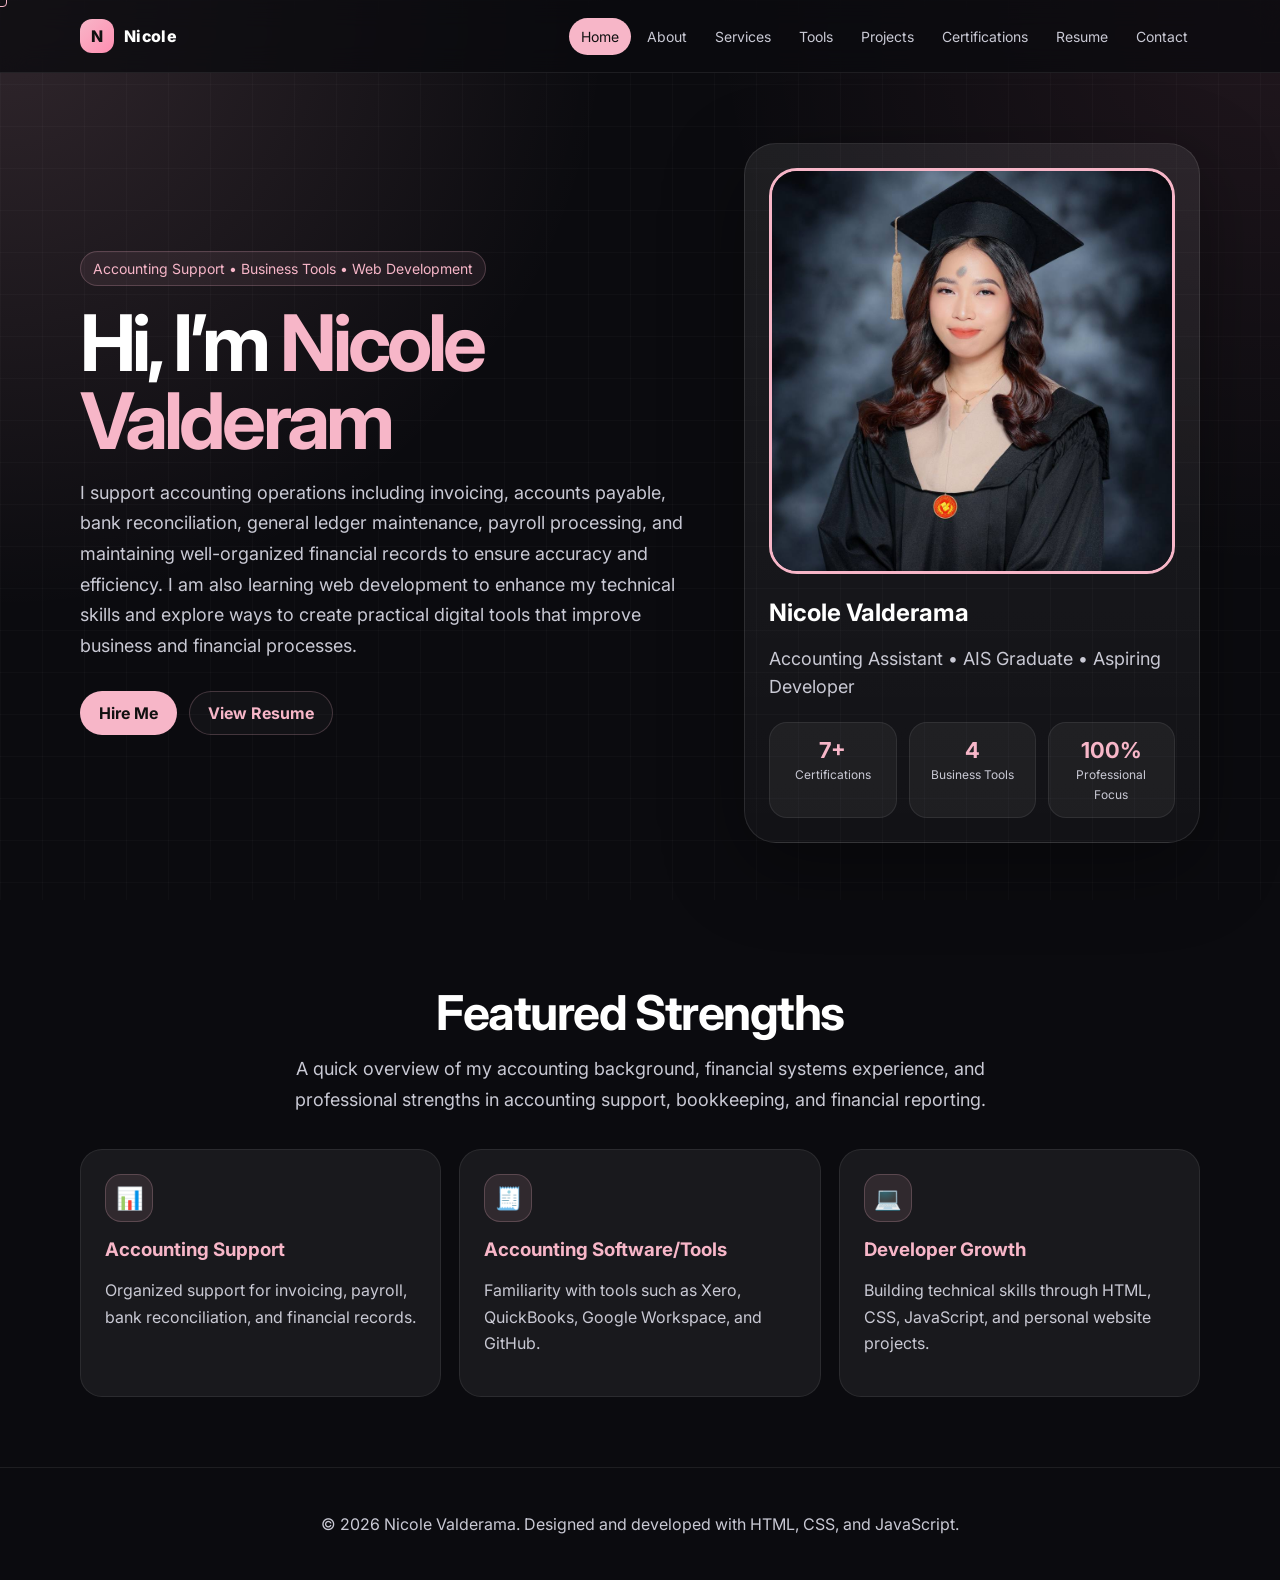
==== index.html @ aa20c3c4 "Add files via upload" ====
<!DOCTYPE html>
<html lang="en">
<head>
  <meta charset="UTF-8">
  <meta name="viewport" content="width=device-width, initial-scale=1.0">
  <meta name="description" content="Nicole Valderama portfolio: accounting support, business tools, certifications, and beginner web development projects.">
  <meta name="author" content="Nicole Valderama">
  <title>Home | Nicole Portfolio</title>
  <link rel="stylesheet" href="style.css">
  <link rel="preconnect" href="https://fonts.googleapis.com">
  <link rel="preconnect" href="https://fonts.gstatic.com" crossorigin>
  <link href="https://fonts.googleapis.com/css2?family=Inter:wght@300;400;600;700;800&display=swap" rel="stylesheet">
</head>
<body>
<nav class="navbar">
  <div class="nav-inner">
    <a href="index.html" class="logo"><span class="logo-mark">N</span><span>Nicole</span></a>
    <button class="menu-btn" aria-label="Open menu">Menu</button>
    <div class="nav-links">
      <a href="index.html">Home</a>
      <a href="about.html">About</a>
      <a href="services.html">Services</a>
      <a href="tools.html">Tools</a>
      <a href="projects.html">Projects</a>
      <a href="certifications.html">Certifications</a>
      <a href="resume.html">Resume</a>
      <a href="contact.html">Contact</a>
    </div>
  </div>
</nav>
<header class="hero">
  <div class="container hero-grid">
    <div class="hero-copy reveal">
      <span class="eyebrow">Accounting Support • Business Tools • Web Development</span>
      <h1>Hi, I’m <span id="typing" class="gradient-text"></span></h1>
      <p>
        I support accounting operations including invoicing, accounts payable, bank reconciliation,
        general ledger maintenance, payroll processing, and maintaining well-organized financial records
        to ensure accuracy and efficiency. I am also learning web development to enhance my technical skills
        and explore ways to create practical digital tools that improve business and financial processes.

      </p>
      <div class="hero-actions">
        <a href="contact.html" class="btn">Hire Me</a>
        <a href="resume.html" class="btn-outline">View Resume</a>
      </div>
    </div>

    <div class="profile-card reveal">
      <img src="images/profile.jpg" alt="Profile photo of Nicole Valderama" class="profile-photo">
      <h2>Nicole Valderama</h2>
      <p>Accounting Assistant • AIS Graduate • Aspiring Developer</p>
      <div class="stats">
        <div class="stat"><strong>7+</strong><span>Certifications</span></div>
        <div class="stat"><strong>4</strong><span>Business Tools</span></div>
        <div class="stat"><strong>100%</strong><span>Professional Focus</span></div>
      </div>
    </div>
  </div>
</header>

<section class="page-section reveal">
  <div class="container">
    <h2 class="section-title">Featured Strengths</h2>
    <p class="section-intro">A quick overview of my accounting background, financial systems experience, and professional strengths in accounting support, bookkeeping, and financial reporting.</p>
    <div class="card-grid">
      <article class="card">
        <div class="icon">📊</div>
        <h3>Accounting Support</h3>
        <p>Organized support for invoicing, payroll, bank reconciliation, and financial records.</p>
      </article>
      <article class="card">
        <div class="icon">🧾</div>
        <h3>Accounting Software/Tools</h3>
        <p>Familiarity with tools such as Xero, QuickBooks, Google Workspace, and GitHub.</p>
      </article>
      <article class="card">
        <div class="icon">💻</div>
        <h3>Developer Growth</h3>
        <p>Building technical skills through HTML, CSS, JavaScript, and personal website projects.</p>
      </article>
    </div>
  </div>
</section>
<footer>
  <p>© 2026 Nicole Valderama. Designed and developed with HTML, CSS, and JavaScript.</p>
</footer>
<script src="script.js"></script>
</body>
</html>
---- style.css ----
:root {
  --bg: #0b0b0f;
  --bg-soft: #111119;
  --card: rgba(255, 255, 255, 0.06);
  --card-hover: rgba(255, 255, 255, 0.1);
  --text: #ffffff;
  --muted: #c9c9d4;
  --accent: #f7b6c8;
  --accent-strong: #ff8eb1;
  --border: rgba(247, 182, 200, 0.22);
}

* {
  box-sizing: border-box;
}

html {
  scroll-behavior: smooth;
}

body {
  margin: 0;
  font-family: Inter, system-ui, -apple-system, BlinkMacSystemFont, "Segoe UI", sans-serif;
  background:
    radial-gradient(circle at top left, rgba(247, 182, 200, 0.16), transparent 30%),
    radial-gradient(circle at top right, rgba(255, 142, 177, 0.09), transparent 28%),
    var(--bg);
  color: var(--text);
  overflow-x: hidden;
}

body::before {
  content: "";
  position: fixed;
  inset: 0;
  background-image: linear-gradient(rgba(255,255,255,0.025) 1px, transparent 1px), linear-gradient(90deg, rgba(255,255,255,0.025) 1px, transparent 1px);
  background-size: 42px 42px;
  pointer-events: none;
  z-index: -1;
}

a {
  color: inherit;
}

img {
  max-width: 100%;
}

.container {
  width: min(1120px, calc(100% - 40px));
  margin: 0 auto;
}

.navbar {
  position: sticky;
  top: 0;
  z-index: 1000;
  backdrop-filter: blur(14px);
  background: rgba(11, 11, 15, 0.78);
  border-bottom: 1px solid rgba(255,255,255,0.08);
}

.nav-inner {
  width: min(1120px, calc(100% - 40px));
  margin: 0 auto;
  min-height: 72px;
  display: flex;
  align-items: center;
  justify-content: space-between;
  gap: 20px;
}

.logo {
  display: flex;
  align-items: center;
  gap: 10px;
  text-decoration: none;
  font-weight: 800;
  letter-spacing: 0.02em;
}

.logo-mark {
  width: 34px;
  height: 34px;
  display: grid;
  place-items: center;
  border-radius: 12px;
  background: linear-gradient(135deg, var(--accent), var(--accent-strong));
  color: #111;
}

.nav-links {
  display: flex;
  align-items: center;
  gap: 4px;
}

.nav-links a {
  padding: 10px 12px;
  border-radius: 999px;
  text-decoration: none;
  color: var(--muted);
  font-size: 14px;
  transition: 0.2s ease;
}

.nav-links a:hover,
.nav-links a.active {
  color: #111;
  background: var(--accent);
}

.menu-btn {
  display: none;
  background: transparent;
  border: 1px solid var(--border);
  color: var(--text);
  border-radius: 12px;
  padding: 9px 12px;
  cursor: pointer;
}

.hero {
  min-height: calc(100vh - 72px);
  display: grid;
  align-items: center;
  padding: 70px 0;
}

.hero-grid {
  display: grid;
  grid-template-columns: 1.15fr 0.85fr;
  align-items: center;
  gap: 48px;
}

.eyebrow {
  display: inline-flex;
  align-items: center;
  gap: 8px;
  margin-bottom: 18px;
  color: var(--accent);
  background: rgba(247, 182, 200, 0.08);
  border: 1px solid var(--border);
  padding: 8px 12px;
  border-radius: 999px;
  font-size: 14px;
}

.hero h1,
.page-hero h1 {
  margin: 0 0 16px;
  font-size: clamp(42px, 7vw, 78px);
  line-height: 1;
  letter-spacing: -0.05em;
}

.gradient-text {
  color: var(--accent);
}

.hero p,
.page-hero p,
.section-intro {
  color: var(--muted);
  font-size: 18px;
  line-height: 1.7;
}

.hero-actions,
.page-actions {
  display: flex;
  flex-wrap: wrap;
  gap: 12px;
  margin-top: 30px;
}

.btn,
.btn-outline {
  display: inline-flex;
  align-items: center;
  justify-content: center;
  min-height: 44px;
  padding: 0 18px;
  border-radius: 999px;
  text-decoration: none;
  font-weight: 700;
  border: 1px solid transparent;
  cursor: pointer;
  transition: 0.2s ease;
}

.btn {
  background: var(--accent);
  color: #111;
}

.btn-outline {
  background: rgba(255,255,255,0.03);
  color: var(--accent);
  border-color: var(--border);
}

.btn:hover,
.btn-outline:hover {
  transform: translateY(-2px);
  box-shadow: 0 16px 36px rgba(247, 182, 200, 0.18);
}

.profile-card {
  background: linear-gradient(180deg, rgba(255,255,255,0.08), rgba(255,255,255,0.03));
  border: 1px solid rgba(255,255,255,0.1);
  border-radius: 32px;
  padding: 24px;
  box-shadow: 0 24px 80px rgba(0,0,0,0.35);
}

.profile-photo {
  width: 100%;
  aspect-ratio: 1;
  object-fit: cover;
  border-radius: 28px;
  border: 3px solid var(--accent);
}

.profile-card h2 {
  margin-bottom: 8px;
}

.profile-card p {
  color: var(--muted);
  line-height: 1.6;
}

.stats {
  display: grid;
  grid-template-columns: repeat(3, 1fr);
  gap: 12px;
  margin-top: 20px;
}

.stat {
  background: rgba(255,255,255,0.05);
  border: 1px solid rgba(255,255,255,0.08);
  border-radius: 18px;
  padding: 14px;
  text-align: center;
}

.stat strong {
  display: block;
  color: var(--accent);
  font-size: 22px;
}

.stat span {
  color: var(--muted);
  font-size: 12px;
}

.page-hero {
  padding: 80px 0 30px;
  text-align: center;
}

section,
.page-section {
  padding: 70px 0;
}

.section-title {
  margin: 0 0 12px;
  font-size: clamp(30px, 4vw, 48px);
  letter-spacing: -0.03em;
  text-align: center;
}

.section-intro {
  max-width: 760px;
  margin: 0 auto 34px;
  text-align: center;
}

.grid,
.card-grid {
  display: grid;
  grid-template-columns: repeat(3, 1fr);
  gap: 18px;
}

.card {
  background: var(--card);
  border: 1px solid rgba(255,255,255,0.08);
  border-radius: 22px;
  padding: 24px;
  transition: 0.2s ease;
}

.card:hover {
  transform: translateY(-6px);
  background: var(--card-hover);
  border-color: var(--border);
}

.card h3 {
  margin: 0 0 10px;
  color: var(--accent);
}

.card p,
.card li {
  color: var(--muted);
  line-height: 1.65;
}

.card ul {
  padding-left: 18px;
  margin-bottom: 0;
}

.icon {
  width: 48px;
  height: 48px;
  display: grid;
  place-items: center;
  border-radius: 16px;
  background: rgba(247, 182, 200, 0.1);
  border: 1px solid var(--border);
  margin-bottom: 16px;
  font-size: 22px;
}

.tool-grid {
  display: grid;
  grid-template-columns: repeat(4, 1fr);
  gap: 18px;
}

.tool-card {
  text-align: center;
  background: var(--card);
  border: 1px solid rgba(255,255,255,0.08);
  border-radius: 22px;
  padding: 24px 16px;
}

.tool-card img {
  width: 54px;
  height: 54px;
  object-fit: contain;
  margin-bottom: 12px;
}

.timeline {
  max-width: 820px;
  margin: 0 auto;
  display: grid;
  gap: 18px;
}

.timeline-item {
  background: var(--card);
  border: 1px solid rgba(255,255,255,0.08);
  border-radius: 22px;
  padding: 24px;
}

.timeline-item small {
  color: var(--accent);
  font-weight: 700;
}

.resume-viewer {
  height: 760px;
  background: var(--bg-soft);
  border: 1px solid rgba(255,255,255,0.08);
  border-radius: 22px;
  overflow: hidden;
}

.resume-viewer iframe {
  width: 100%;
  height: 100%;
  border: 0;
}

.contact-panel {
  max-width: 760px;
  margin: 0 auto;
  background: linear-gradient(180deg, rgba(255,255,255,0.08), rgba(255,255,255,0.03));
  border: 1px solid rgba(255,255,255,0.1);
  border-radius: 28px;
  padding: 32px;
  text-align: center;
}

.contact-links {
  display: flex;
  flex-wrap: wrap;
  justify-content: center;
  gap: 12px;
  margin-top: 20px;
}

footer {
  padding: 30px 20px;
  color: var(--muted);
  text-align: center;
  border-top: 1px solid rgba(255,255,255,0.08);
}

.reveal {
  opacity: 0;
  transform: translateY(24px);
  transition: 0.7s ease;
}

.reveal.show {
  opacity: 1;
  transform: translateY(0);
}

.cursor {
  width: 14px;
  height: 14px;
  border: 1px solid var(--accent);
  position: fixed;
  border-radius: 4px;
  pointer-events: none;
  transform: translate(-50%, -50%);
  z-index: 99999;
}

@media (min-width: 900px) {
  body.has-custom-cursor,
  body.has-custom-cursor a,
  body.has-custom-cursor button {
    cursor: none;
  }
}

@media (max-width: 900px) {
  .menu-btn {
    display: inline-flex;
  }

  .nav-inner {
    position: relative;
  }

  .nav-links {
    display: none;
    position: absolute;
    top: 72px;
    left: 0;
    right: 0;
    flex-direction: column;
    align-items: stretch;
    gap: 8px;
    padding: 16px;
    background: rgba(11, 11, 15, 0.96);
    border: 1px solid rgba(255,255,255,0.08);
    border-radius: 0 0 18px 18px;
  }

  .nav-links.open {
    display: flex;
  }

  .nav-links a {
    text-align: center;
  }

  .hero-grid,
  .grid,
  .card-grid,
  .tool-grid {
    grid-template-columns: 1fr;
  }

  .hero {
    min-height: auto;
  }
}

@media (max-width: 560px) {
  .container,
  .nav-inner {
    width: min(100% - 28px, 1120px);
  }

  .hero,
  .page-hero,
  section,
  .page-section {
    padding: 46px 0;
  }

  .stats {
    grid-template-columns: 1fr;
  }

  .hero-actions,
  .page-actions,
  .contact-links {
    flex-direction: column;
  }

  .btn,
  .btn-outline {
    width: 100%;
  }

  .resume-viewer {
    height: 560px;
  }
}

/* =========================
   CONTACT PAGE ONLY
========================= */

.ig-contact-page {
  min-height: calc(100vh - 72px);
}

.ig-contact-hero {
  position: relative;
  overflow: hidden;
  padding: 86px 0 78px;
}

.ig-contact-hero::before,
.ig-contact-hero::after {
  content: "";
  position: absolute;
  border-radius: 999px;
  pointer-events: none;
  filter: blur(8px);
}

.ig-contact-hero::before {
  width: 360px;
  height: 360px;
  right: 8%;
  top: 70px;
  background: radial-gradient(circle, rgba(255, 142, 177, 0.18), transparent 68%);
}

.ig-contact-hero::after {
  width: 280px;
  height: 280px;
  left: 6%;
  bottom: 40px;
  background: radial-gradient(circle, rgba(247, 182, 200, 0.13), transparent 68%);
}

.ig-contact-grid {
  position: relative;
  z-index: 1;
  display: grid;
  grid-template-columns: minmax(280px, 0.9fr) minmax(320px, 1.25fr);
  align-items: start;
  gap: clamp(30px, 6vw, 78px);
}

.ig-contact-copy {
  max-width: 520px;
  padding-top: 24px;
}

.ig-contact-copy h1 {
  margin: 0 0 18px;
  font-size: clamp(42px, 6vw, 70px);
  line-height: 1.02;
  letter-spacing: -0.055em;
}

.ig-contact-copy p {
  max-width: 440px;
  margin: 0 0 28px;
  color: var(--muted);
  line-height: 1.7;
}

.ig-contact-info-card {
  display: flex;
  align-items: center;
  gap: 13px;
  max-width: 440px;
  margin-top: 14px;
  padding: 16px 18px;
  border: 1px solid rgba(255,255,255,0.09);
  border-radius: 20px;
  background:
    linear-gradient(135deg, rgba(255,255,255,0.075), rgba(255,255,255,0.025)),
    rgba(255,255,255,0.03);
  box-shadow: 0 20px 60px rgba(0,0,0,0.18);
  backdrop-filter: blur(16px);
  transition: transform 0.25s ease, border-color 0.25s ease, background 0.25s ease;
}

.ig-contact-info-card:hover {
  transform: translateY(-4px);
  border-color: rgba(247, 182, 200, 0.28);
  background:
    linear-gradient(135deg, rgba(247, 182, 200, 0.12), rgba(255,255,255,0.035)),
    rgba(255,255,255,0.04);
}

.ig-contact-info-icon {
  width: 34px;
  height: 34px;
  display: grid;
  place-items: center;
  flex: 0 0 auto;
  border-radius: 12px;
  background: rgba(247, 182, 200, 0.12);
  box-shadow: inset 0 0 0 1px rgba(247, 182, 200, 0.16);
}

.ig-contact-info-card strong,
.ig-contact-info-card small {
  display: block;
}

.ig-contact-info-card small {
  margin-top: 4px;
  color: var(--muted);
  font-size: 13px;
}

.ig-contact-stack {
  display: grid;
  gap: 18px;
}

.ig-contact-profile-card,
.ig-contact-feed-card,
.ig-contact-book-card,
.ig-contact-form {
  border: 1px solid rgba(255,255,255,0.1);
  background:
    linear-gradient(180deg, rgba(255,255,255,0.085), rgba(255,255,255,0.035)),
    rgba(17, 17, 25, 0.72);
  border-radius: 30px;
  box-shadow:
    0 30px 90px rgba(0,0,0,0.3),
    0 0 50px rgba(247, 182, 200, 0.055);
  backdrop-filter: blur(18px);
}

.ig-contact-profile-card {
  position: relative;
  overflow: hidden;
  padding: 26px;
}

.ig-contact-profile-card::before {
  content: "";
  position: absolute;
  inset: 0;
  background:
    radial-gradient(circle at top right, rgba(255, 142, 177, 0.18), transparent 36%),
    radial-gradient(circle at bottom left, rgba(247, 182, 200, 0.09), transparent 38%);
  pointer-events: none;
}

.ig-contact-profile-top,
.ig-contact-bio,
.ig-profile-stats,
.ig-contact-action-row,
.ig-profile-mini-links {
  position: relative;
  z-index: 1;
}

.ig-contact-profile-top {
  display: flex;
  align-items: center;
  gap: 18px;
  margin-bottom: 18px;
}

.ig-story-ring {
  position: relative;
  width: 96px;
  height: 96px;
  flex: 0 0 auto;
  display: grid;
  place-items: center;
  border-radius: 30px;
}

.ig-story-ring::before {
  content: "";
  position: absolute;
  inset: 0;
  border-radius: 31px;
  background: conic-gradient(
    from 0deg,
    #feda75,
    #fa7e1e,
    #d62976,
    #962fbf,
    #4f5bd5,
    #feda75
  );
  animation: igStorySpin 5s linear infinite;
  box-shadow: 0 0 32px rgba(255, 142, 177, 0.3);
}

.ig-story-ring::after {
  content: "";
  position: absolute;
  inset: 5px;
  border-radius: 26px;
  background: rgba(17, 17, 25, 0.95);
}

.ig-contact-avatar {
  position: relative;
  z-index: 1;
  width: 86px;
  height: 86px;
  padding: 4px;
  border-radius: 26px;
  background: rgba(11, 11, 15, 0.95);
}

.ig-contact-avatar img {
  width: 100%;
  height: 100%;
  display: block;
  object-fit: cover;
  border-radius: 22px;
}

.ig-contact-identity {
  min-width: 0;
}

.ig-contact-handle {
  margin: 0 0 5px;
  color: var(--accent);
  font-size: 13px;
  font-weight: 800;
  letter-spacing: 0.03em;
}

.ig-contact-identity h2,
.ig-feed-header h2,
.ig-contact-book-card h2,
.ig-form-header h2 {
  margin: 0;
  font-size: 22px;
  letter-spacing: -0.025em;
}

.ig-contact-identity > p:last-child,
.ig-feed-header p,
.ig-contact-book-card p,
.ig-form-header p {
  margin: 6px 0 0;
  color: var(--muted);
  line-height: 1.55;
}

.ig-contact-bio {
  margin: 0 0 20px;
  color: var(--muted);
  line-height: 1.7;
}

.ig-profile-stats {
  display: grid;
  grid-template-columns: repeat(3, 1fr);
  gap: 11px;
  margin-bottom: 18px;
}

.ig-profile-stats div {
  padding: 13px 10px;
  text-align: center;
  border-radius: 18px;
  background: rgba(255,255,255,0.055);
  border: 1px solid rgba(255,255,255,0.08);
}

.ig-profile-stats strong {
  display: block;
  color: var(--accent);
  font-size: 20px;
}

.ig-profile-stats span {
  display: block;
  margin-top: 3px;
  color: var(--muted);
  font-size: 12px;
}

.ig-contact-action-row {
  display: grid;
  grid-template-columns: 1fr 1fr 1fr;
  gap: 10px;
}

.ig-action-btn,
.ig-contact-pills a,
.ig-contact-form button,
.ig-copy-email-btn {
  min-height: 42px;
  display: inline-flex;
  align-items: center;
  justify-content: center;
  gap: 7px;
  border: 0;
  border-radius: 14px;
  background: rgba(255,255,255,0.09);
  color: var(--text);
  font: inherit;
  font-size: 14px;
  font-weight: 800;
  text-decoration: none;
  cursor: pointer;
  transition:
    transform 0.22s ease,
    background 0.22s ease,
    color 0.22s ease,
    box-shadow 0.22s ease;
}

.ig-action-btn:hover,
.ig-contact-pills a:hover,
.ig-contact-form button:hover,
.ig-copy-email-btn:hover {
  transform: translateY(-2px);
  background: rgba(247, 182, 200, 0.2);
  box-shadow: 0 12px 30px rgba(247, 182, 200, 0.12);
}

.ig-follow-btn {
  background: linear-gradient(135deg, var(--accent), var(--accent-strong));
  color: #111;
}

.ig-follow-btn.is-following {
  background: rgba(255,255,255,0.11);
  color: var(--text);
}

.ig-like-btn.is-liked {
  color: #ff8eb1;
  background: rgba(255, 142, 177, 0.16);
}

.ig-like-btn.is-liked .ig-like-icon {
  animation: igHeartPop 0.28s ease;
}

.ig-profile-mini-links {
  margin-top: 14px;
  text-align: center;
}

.ig-profile-mini-links a {
  color: var(--accent);
  font-size: 13px;
  font-weight: 800;
  text-decoration: none;
}

.ig-profile-mini-links a:hover {
  text-decoration: underline;
}

.ig-contact-feed-card,
.ig-contact-book-card,
.ig-contact-form {
  padding: 22px;
}

.ig-feed-header {
  display: flex;
  align-items: center;
  gap: 13px;
  margin-bottom: 16px;
}

.ig-feed-dot {
  width: 38px;
  height: 38px;
  flex: 0 0 auto;
  border-radius: 15px;
  background: linear-gradient(135deg, #feda75, #d62976, #962fbf);
  box-shadow: 0 0 24px rgba(255, 142, 177, 0.22);
}

.ig-contact-socials {
  display: grid;
  gap: 11px;
}

.ig-contact-social-link {
  display: grid;
  grid-template-columns: 38px 1fr auto;
  align-items: center;
  gap: 12px;
  min-height: 62px;
  padding: 13px 15px;
  border: 1px solid rgba(255,255,255,0.08);
  border-radius: 18px;
  background:
    linear-gradient(135deg, rgba(255,255,255,0.07), rgba(255,255,255,0.025)),
    rgba(255,255,255,0.035);
  color: var(--text);
  text-decoration: none;
  transition:
    transform 0.24s ease,
    border-color 0.24s ease,
    background 0.24s ease,
    box-shadow 0.24s ease;
}

.ig-contact-social-link:hover {
  transform: translateY(-3px) scale(1.01);
  border-color: rgba(247, 182, 200, 0.28);
  background:
    linear-gradient(135deg, rgba(247, 182, 200, 0.14), rgba(255,255,255,0.04)),
    rgba(255,255,255,0.045);
  box-shadow: 0 18px 42px rgba(0,0,0,0.18);
}

.ig-contact-social-icon {
  width: 36px;
  height: 36px;
  display: grid;
  place-items: center;
  border-radius: 14px;
  background: linear-gradient(135deg, var(--accent), var(--accent-strong));
  color: #111;
  font-size: 13px;
  font-weight: 900;
}

.ig-contact-social-text {
  min-width: 0;
}

.ig-contact-social-text strong,
.ig-contact-social-text small {
  display: block;
}

.ig-contact-social-text strong {
  font-size: 15px;
}

.ig-contact-social-text small {
  margin-top: 3px;
  color: var(--muted);
  font-size: 13px;
  overflow-wrap: anywhere;
}

.ig-contact-social-arrow {
  color: var(--accent);
  font-weight: 900;
  transition: transform 0.24s ease;
}

.ig-contact-social-link:hover .ig-contact-social-arrow {
  transform: translate(2px, -2px);
}

.ig-book-header {
  display: flex;
  align-items: flex-start;
  justify-content: space-between;
  gap: 14px;
}

.ig-contact-pills {
  display: flex;
  flex-wrap: wrap;
  gap: 10px;
  margin-top: 18px;
}

.ig-contact-pills a {
  min-height: 38px;
  padding: 0 16px;
}

.ig-copy-row {
  display: flex;
  align-items: center;
  gap: 12px;
  margin-top: 14px;
}

.ig-copy-email-btn {
  padding: 0 16px;
  background: linear-gradient(135deg, var(--accent), var(--accent-strong));
  color: #111;
}

.ig-copy-toast {
  color: var(--accent);
  font-size: 13px;
  font-weight: 800;
  opacity: 0;
  transform: translateY(5px);
  transition: opacity 0.2s ease, transform 0.2s ease;
}

.ig-copy-toast.is-visible {
  opacity: 1;
  transform: translateY(0);
}

.ig-contact-form {
  display: grid;
  gap: 12px;
}

.ig-form-header {
  margin-bottom: 2px;
}

.ig-contact-form label {
  display: grid;
  gap: 6px;
}

.ig-contact-form label span {
  color: var(--muted);
  font-size: 13px;
  font-weight: 700;
}

.ig-contact-form input,
.ig-contact-form textarea {
  width: 100%;
  border: 1px solid rgba(255,255,255,0.08);
  border-radius: 16px;
  background: rgba(0,0,0,0.22);
  color: var(--text);
  font: inherit;
  outline: none;
  padding: 14px 16px;
  transition:
    border-color 0.22s ease,
    background 0.22s ease,
    box-shadow 0.22s ease;
}

.ig-contact-form textarea {
  resize: vertical;
}

.ig-contact-form input:focus,
.ig-contact-form textarea:focus {
  border-color: rgba(247, 182, 200, 0.42);
  background: rgba(0,0,0,0.34);
  box-shadow: 0 0 0 4px rgba(247, 182, 200, 0.08);
}

.ig-contact-form button {
  width: 100%;
  margin-top: 4px;
  background: var(--accent);
  color: #111;
}

@keyframes igStorySpin {
  to {
    transform: rotate(360deg);
  }
}

@keyframes igHeartPop {
  50% {
    transform: scale(1.28);
  }
}

@media (max-width: 900px) {
  .ig-contact-grid {
    grid-template-columns: 1fr;
  }

  .ig-contact-copy {
    max-width: none;
    text-align: center;
  }

  .ig-contact-copy p,
  .ig-contact-info-card {
    margin-left: auto;
    margin-right: auto;
  }
}

@media (max-width: 560px) {
  .ig-contact-hero {
    padding: 48px 0;
  }

  .ig-contact-profile-card,
  .ig-contact-feed-card,
  .ig-contact-book-card,
  .ig-contact-form {
    border-radius: 24px;
    padding: 18px;
  }

  .ig-contact-profile-top {
    align-items: flex-start;
  }

  .ig-story-ring {
    width: 82px;
    height: 82px;
    border-radius: 26px;
  }

  .ig-story-ring::before {
    border-radius: 27px;
  }

  .ig-story-ring::after {
    border-radius: 22px;
  }

  .ig-contact-avatar {
    width: 72px;
    height: 72px;
    border-radius: 22px;
  }

  .ig-contact-avatar img {
    border-radius: 18px;
  }

  .ig-contact-action-row,
  .ig-profile-stats {
    grid-template-columns: 1fr;
  }

  .ig-contact-social-link {
    grid-template-columns: 36px 1fr;
  }

  .ig-contact-social-arrow {
    display: none;
  }

  .ig-copy-row {
    align-items: flex-start;
    flex-direction: column;
  }

  .ig-copy-email-btn {
    width: 100%;
  }
}

@media (prefers-reduced-motion: reduce) {
  .ig-story-ring::before {
    animation: none;
  }

  .ig-like-btn.is-liked .ig-like-icon {
    animation: none;
  }
}
/* =========================
   INSTAGRAM POSTS UPGRADE
========================= */
.ig-post-header {
  display: flex;
  align-items: center;
  gap: 12px;
}
.ig-story-ring.small {
  width: 48px;
  height: 48px;
  flex-shrink: 0;
}

.ig-contact-avatar.small {
  width: 44px;
  height: 44px;
  overflow: hidden;
  border-radius: 50%;
}

.ig-contact-avatar.small img {
  width: 100%;
  height: 100%;
  object-fit: cover;
}
.ig-post-actions {
  display: flex;
  gap: 14px;
  margin-top: 10px;
  font-size: 18px;
}

.ig-act {
  background: none;
  border: none;
  cursor: pointer;
  opacity: 0.85;
  transition: 0.2s ease;
}

.ig-act:hover {
  transform: scale(1.2);
  opacity: 1;
}
.ig-post-media-grid {
  display: grid;
  grid-template-columns: 1fr 1fr;
  gap: 10px;
  margin: 12px 0;
}

.ig-media-item {
  padding: 14px;
  border-radius: 14px;
  background: rgba(255,255,255,0.05);
  border: 1px solid rgba(255,255,255,0.08);
  transition: 0.2s ease;
}

.ig-media-item:hover {
  transform: scale(1.03);
  border-color: rgba(247,182,200,0.3);
}

.ig-media-item h3 {
  margin: 0;
  font-size: 14px;
  color: var(--accent);
}

.ig-media-item p {
  margin: 6px 0 0;
  font-size: 12px;
  color: var(--muted);
}
/* =========================
   INSTAGRAM CAROUSEL UPGRADE
========================= */

.ig-carousel {
  position: relative;
  overflow: hidden;
}

/* progress bar */
.ig-progress-bar {
  height: 3px;
  background: rgba(255,255,255,0.1);
  border-radius: 10px;
  overflow: hidden;
  margin-bottom: 12px;
}

.ig-progress {
  height: 100%;
  width: 0%;
  background: linear-gradient(90deg, #f7b6c8, #ff8eb1);
  transition: width 0.3s ease;
}

/* header fix */
.ig-post-header.clean {
  display: flex;
  align-items: center;
  gap: 12px;
}

.ig-contact-avatar.small {
  width: 42px;
  height: 42px;
}

.ig-contact-avatar.small img {
  width: 100%;
  height: 100%;
  border-radius: 50%;
}

/* carousel */
.ig-carousel-track {
  display: flex;
  gap: 12px;
  overflow-x: auto;
  scroll-snap-type: x mandatory;
  padding: 10px 0;
}

.ig-slide {
  min-width: 70%;
  scroll-snap-align: center;
  padding: 16px;
  border-radius: 16px;
  background: rgba(255,255,255,0.05);
  border: 1px solid rgba(255,255,255,0.08);
  text-decoration: none;
  color: white;
  transition: 0.2s;
}

.ig-slide:hover {
  transform: scale(1.03);
}

/* actions */
.ig-actions {
  display: flex;
  gap: 12px;
  margin-top: 10px;
}

.ig-icon {
  background: none;
  border: none;
  font-size: 20px;
  cursor: pointer;
  transition: 0.2s;
}

.ig-icon.active {
  color: #ff8eb1;
  transform: scale(1.2);
}

/* likes text */
.ig-likes-text {
  font-size: 13px;
  margin-top: 6px;
  color: var(--muted);
}
/* =========================
   CONTACT IG FIX PATCH (SAFE ADD-ON)
   (ADD THIS AT VERY BOTTOM ONLY)
========================= */

/* Fix avatar overlap & alignment */
.ig-post-header {
  display: flex;
  align-items: center;
  gap: 12px;
}

/* Clean avatar sizing */
.ig-contact-avatar.small {
  width: 42px;
  height: 42px;
  overflow: hidden;
  border-radius: 50%;
  flex-shrink: 0;
}

.ig-contact-avatar.small img {
  width: 100%;
  height: 100%;
  object-fit: cover;
}

/* Instagram action buttons polish */
.ig-actions {
  display: flex;
  gap: 14px;
  margin-top: 10px;
}

.ig-icon {
  background: none;
  border: none;
  font-size: 20px;
  cursor: pointer;
  transition: 0.2s ease;
}

.ig-icon.active {
  color: var(--accent-strong);
  transform: scale(1.2);
}

/* carousel slide fix (prevents weird layout issues) */
.ig-slide {
  display: block;
}

/* comment box clean UI */
.ig-comments {
  display: flex;
  gap: 8px;
  margin-top: 12px;
}

.ig-comments input {
  flex: 1;
  padding: 10px;
  border-radius: 12px;
  border: 1px solid rgba(255,255,255,0.12);
  background: rgba(0,0,0,0.25);
  color: var(--text);
}

.ig-comments button {
  padding: 10px 14px;
  border-radius: 12px;
  border: none;
  background: var(--accent);
  color: #111;
  cursor: pointer;
}
/* =========================
   CONTACT PAGE FAKE IG POST ONLY
========================= */

.ig-contact-page .ig-carousel-container {
  position: relative;
  overflow: hidden;
}

.ig-contact-page .ig-post-header.clean {
  display: flex;
  align-items: center;
  gap: 12px;
  margin-bottom: 16px;
}

.ig-contact-page .ig-post-header.clean strong,
.ig-contact-page .ig-post-header.clean small {
  display: block;
}

.ig-contact-page .ig-post-header.clean small {
  margin-top: 3px;
  color: var(--muted);
  font-size: 12px;
}

.ig-contact-page .ig-contact-avatar.small {
  width: 42px;
  height: 42px;
  padding: 3px;
  border-radius: 15px;
}

.ig-contact-page .ig-contact-avatar.small img {
  border-radius: 12px;
}

.ig-contact-page .ig-carousel-track {
  position: relative;
  min-height: 310px;
  overflow: hidden;
  border-radius: 24px;
  border: 1px solid rgba(255,255,255,0.08);
  background:
    radial-gradient(circle at top left, rgba(247, 182, 200, 0.16), transparent 40%),
    linear-gradient(145deg, rgba(255,255,255,0.08), rgba(255,255,255,0.025));
}

.ig-contact-page .ig-slide {
  display: none;
  min-height: 310px;
  padding: 22px;
}

.ig-contact-page .ig-slide.active {
  display: grid;
  animation: igCarouselFade 0.28s ease;
}

.ig-contact-page .ig-social-card {
  display: grid;
  place-items: center;
  align-content: center;
  gap: 16px;
  min-height: 266px;
  padding: 26px;
  text-align: center;
  color: var(--text);
  text-decoration: none;
  border-radius: 22px;
  border: 1px solid rgba(255,255,255,0.09);
  background:
    linear-gradient(180deg, rgba(255,255,255,0.11), rgba(255,255,255,0.04)),
    rgba(255,255,255,0.035);
  transition:
    transform 0.24s ease,
    border-color 0.24s ease,
    background 0.24s ease,
    box-shadow 0.24s ease;
}

.ig-contact-page .ig-social-card:hover {
  transform: translateY(-4px);
  border-color: rgba(247, 182, 200, 0.34);
  background:
    linear-gradient(180deg, rgba(247, 182, 200, 0.15), rgba(255,255,255,0.045)),
    rgba(255,255,255,0.04);
  box-shadow: 0 18px 44px rgba(0,0,0,0.2);
}

.ig-contact-page .ig-social-card-icon {
  width: 74px;
  height: 74px;
  object-fit: contain;
  display: block;
}

.ig-contact-page .ig-social-card-text strong,
.ig-contact-page .ig-social-card-text small {
  display: block;
}

.ig-contact-page .ig-social-card-text strong {
  font-size: 24px;
  letter-spacing: -0.03em;
}

.ig-contact-page .ig-social-card-text small {
  margin-top: 6px;
  color: var(--muted);
  font-size: 14px;
}

.ig-contact-page .ig-social-card-cta {
  min-height: 38px;
  display: inline-flex;
  align-items: center;
  justify-content: center;
  padding: 0 16px;
  border-radius: 999px;
  background: rgba(247, 182, 200, 0.16);
  color: var(--accent);
  font-size: 13px;
  font-weight: 800;
}

.ig-contact-page .ig-carousel-btn {
  position: absolute;
  top: 50%;
  z-index: 2;
  width: 38px;
  height: 38px;
  display: grid;
  place-items: center;
  border: 0;
  border-radius: 50%;
  background: rgba(17, 17, 25, 0.78);
  color: var(--text);
  font-size: 28px;
  line-height: 1;
  cursor: pointer;
  transform: translateY(-50%);
  transition: background 0.22s ease, transform 0.22s ease;
}

.ig-contact-page .ig-carousel-btn:hover {
  background: rgba(247, 182, 200, 0.28);
  transform: translateY(-50%) scale(1.05);
}

.ig-contact-page .ig-carousel-prev {
  left: 14px;
}

.ig-contact-page .ig-carousel-next {
  right: 14px;
}

.ig-contact-page .ig-carousel-indicators {
  display: flex;
  justify-content: center;
  gap: 7px;
  margin: 13px 0 12px;
}

.ig-contact-page .ig-carousel-indicators button {
  width: 7px;
  height: 7px;
  padding: 0;
  border: 0;
  border-radius: 999px;
  background: rgba(255,255,255,0.28);
  cursor: pointer;
  transition: width 0.22s ease, background 0.22s ease;
}

.ig-contact-page .ig-carousel-indicators button.active {
  width: 20px;
  background: var(--accent);
}

.ig-contact-page .ig-actions {
  display: flex;
  align-items: center;
  gap: 12px;
  padding: 4px 0 8px;
}

.ig-contact-page .ig-icon {
  border: 0;
  background: transparent;
  color: var(--text);
  font: inherit;
  font-size: 23px;
  line-height: 1;
  cursor: pointer;
  transition: color 0.2s ease, transform 0.2s ease;
}

.ig-contact-page .ig-icon:hover {
  color: var(--accent);
  transform: translateY(-1px);
}

.ig-contact-page .ig-icon.active {
  color: #ff8eb1;
  animation: igHeartPop 0.28s ease;
}

.ig-contact-page .ig-likes-text {
  margin-bottom: 10px;
  font-size: 13px;
  font-weight: 800;
}

.ig-contact-page .ig-comment-list {
  display: grid;
  gap: 8px;
  margin: 8px 0 12px;
}

.ig-contact-page .ig-comment {
  margin: 0;
  color: var(--text);
  font-size: 13px;
  line-height: 1.5;
  overflow-wrap: anywhere;
}

.ig-contact-page .ig-comment strong {
  color: var(--accent);
}

.ig-contact-page .ig-comments {
  display: flex;
  align-items: center;
  gap: 10px;
  padding-top: 13px;
  border-top: 1px solid rgba(255,255,255,0.08);
}

.ig-contact-page .ig-comments input {
  flex: 1;
  min-width: 0;
  border: 0;
  outline: 0;
  background: transparent;
  color: var(--text);
  font: inherit;
  font-size: 14px;
}

.ig-contact-page .ig-comments input::placeholder {
  color: var(--muted);
}

.ig-contact-page .ig-comments button {
  border: 0;
  background: transparent;
  color: var(--accent);
  font: inherit;
  font-size: 14px;
  font-weight: 800;
  cursor: pointer;
}

.ig-contact-page .ig-comments button:hover {
  text-decoration: underline;
}

@keyframes igCarouselFade {
  from {
    opacity: 0;
    transform: translateX(10px);
  }

  to {
    opacity: 1;
    transform: translateX(0);
  }
}

@media (max-width: 560px) {
  .ig-contact-page .ig-carousel-track,
  .ig-contact-page .ig-slide {
    min-height: 280px;
  }

  .ig-contact-page .ig-social-card {
    min-height: 236px;
    padding: 22px 18px;
  }

  .ig-contact-page .ig-social-card-icon {
    width: 62px;
    height: 62px;
  }
}
.btn {
  pointer-events: auto;
  position: relative;
  z-index: 2;
}
.form-status {
  margin-top: 12px;
  font-size: 13px;
  font-weight: 600;
  transition: 0.3s ease;
}
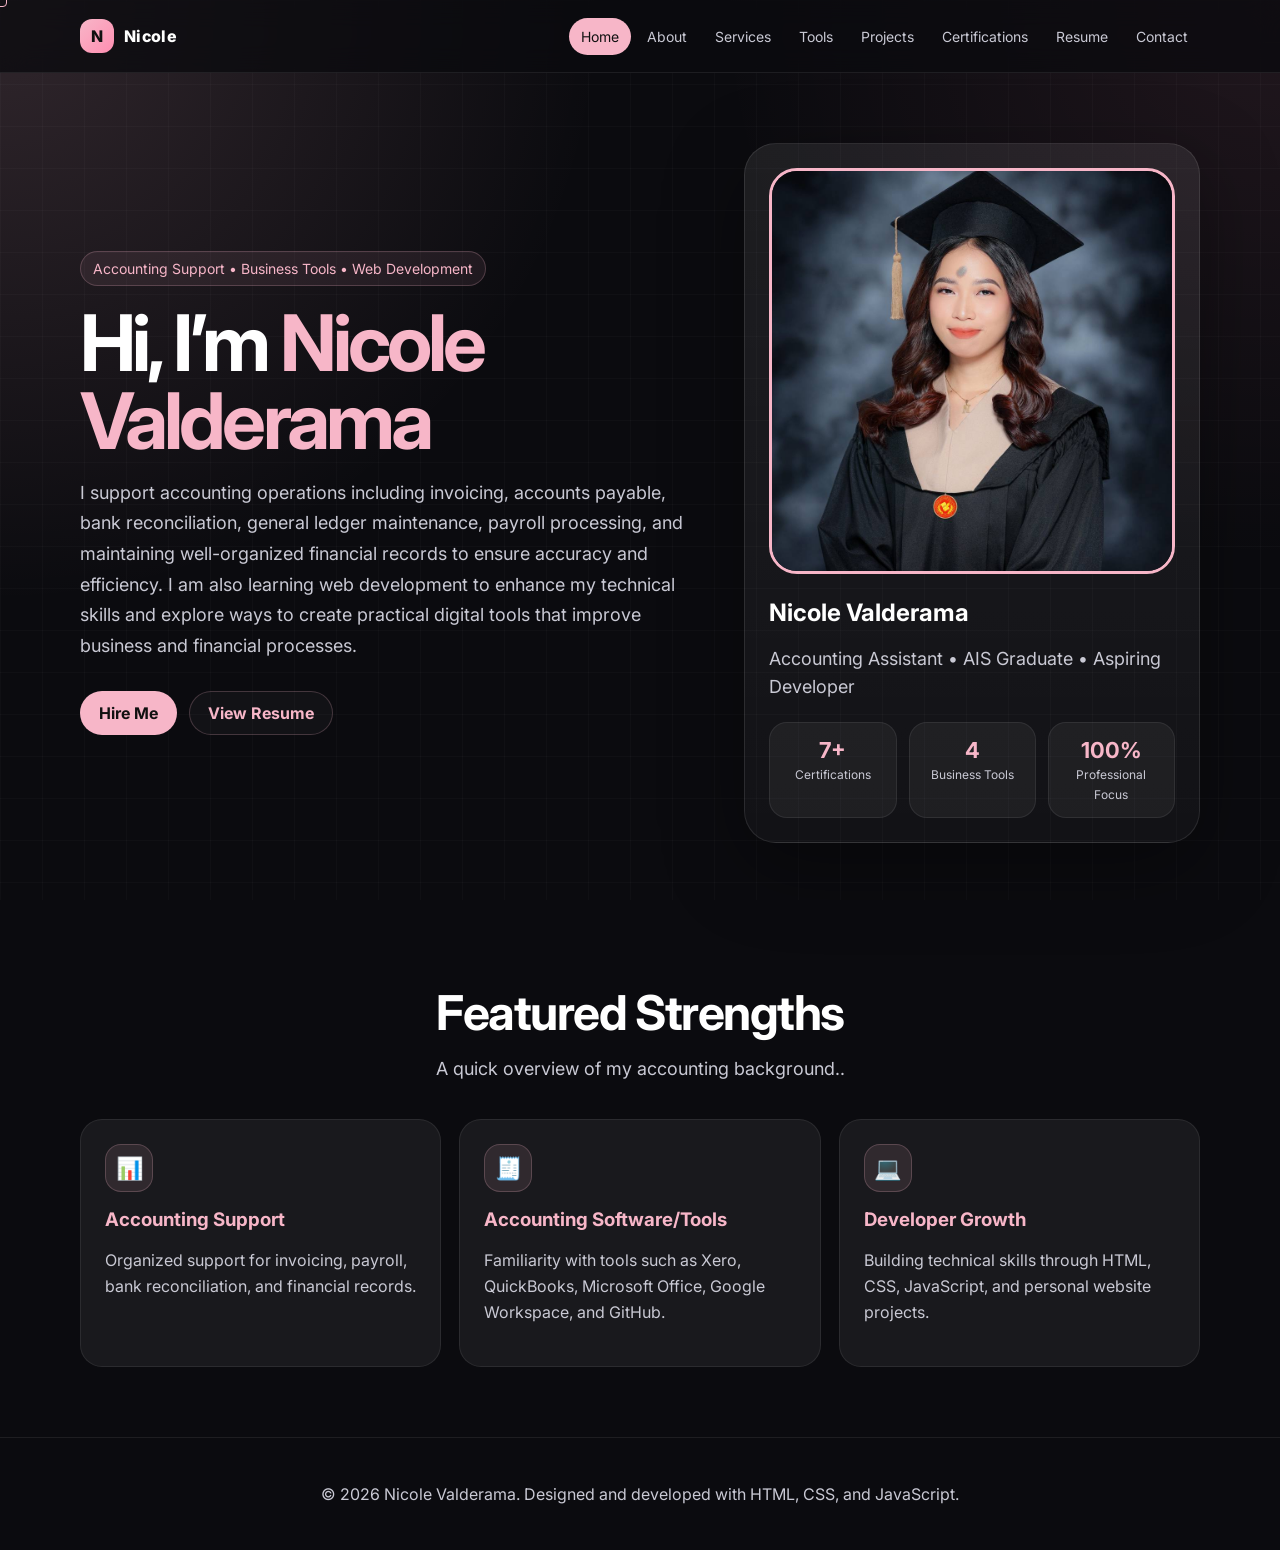
==== commit 2e542df5: "Add files via upload" ====
--- a/index.html
+++ b/index.html
@@ -62,7 +62,7 @@
 <section class="page-section reveal">
   <div class="container">
     <h2 class="section-title">Featured Strengths</h2>
-    <p class="section-intro">A quick overview of my accounting background, financial systems experience, and professional strengths in accounting support, bookkeeping, and financial reporting.</p>
+    <p class="section-intro">A quick overview of my accounting background..</p>
     <div class="card-grid">
       <article class="card">
         <div class="icon">📊</div>
@@ -72,7 +72,7 @@
       <article class="card">
         <div class="icon">🧾</div>
         <h3>Accounting Software/Tools</h3>
-        <p>Familiarity with tools such as Xero, QuickBooks, Google Workspace, and GitHub.</p>
+        <p>Familiarity with tools such as Xero, QuickBooks, Microsoft Office, Google Workspace, and GitHub.</p>
       </article>
       <article class="card">
         <div class="icon">💻</div>
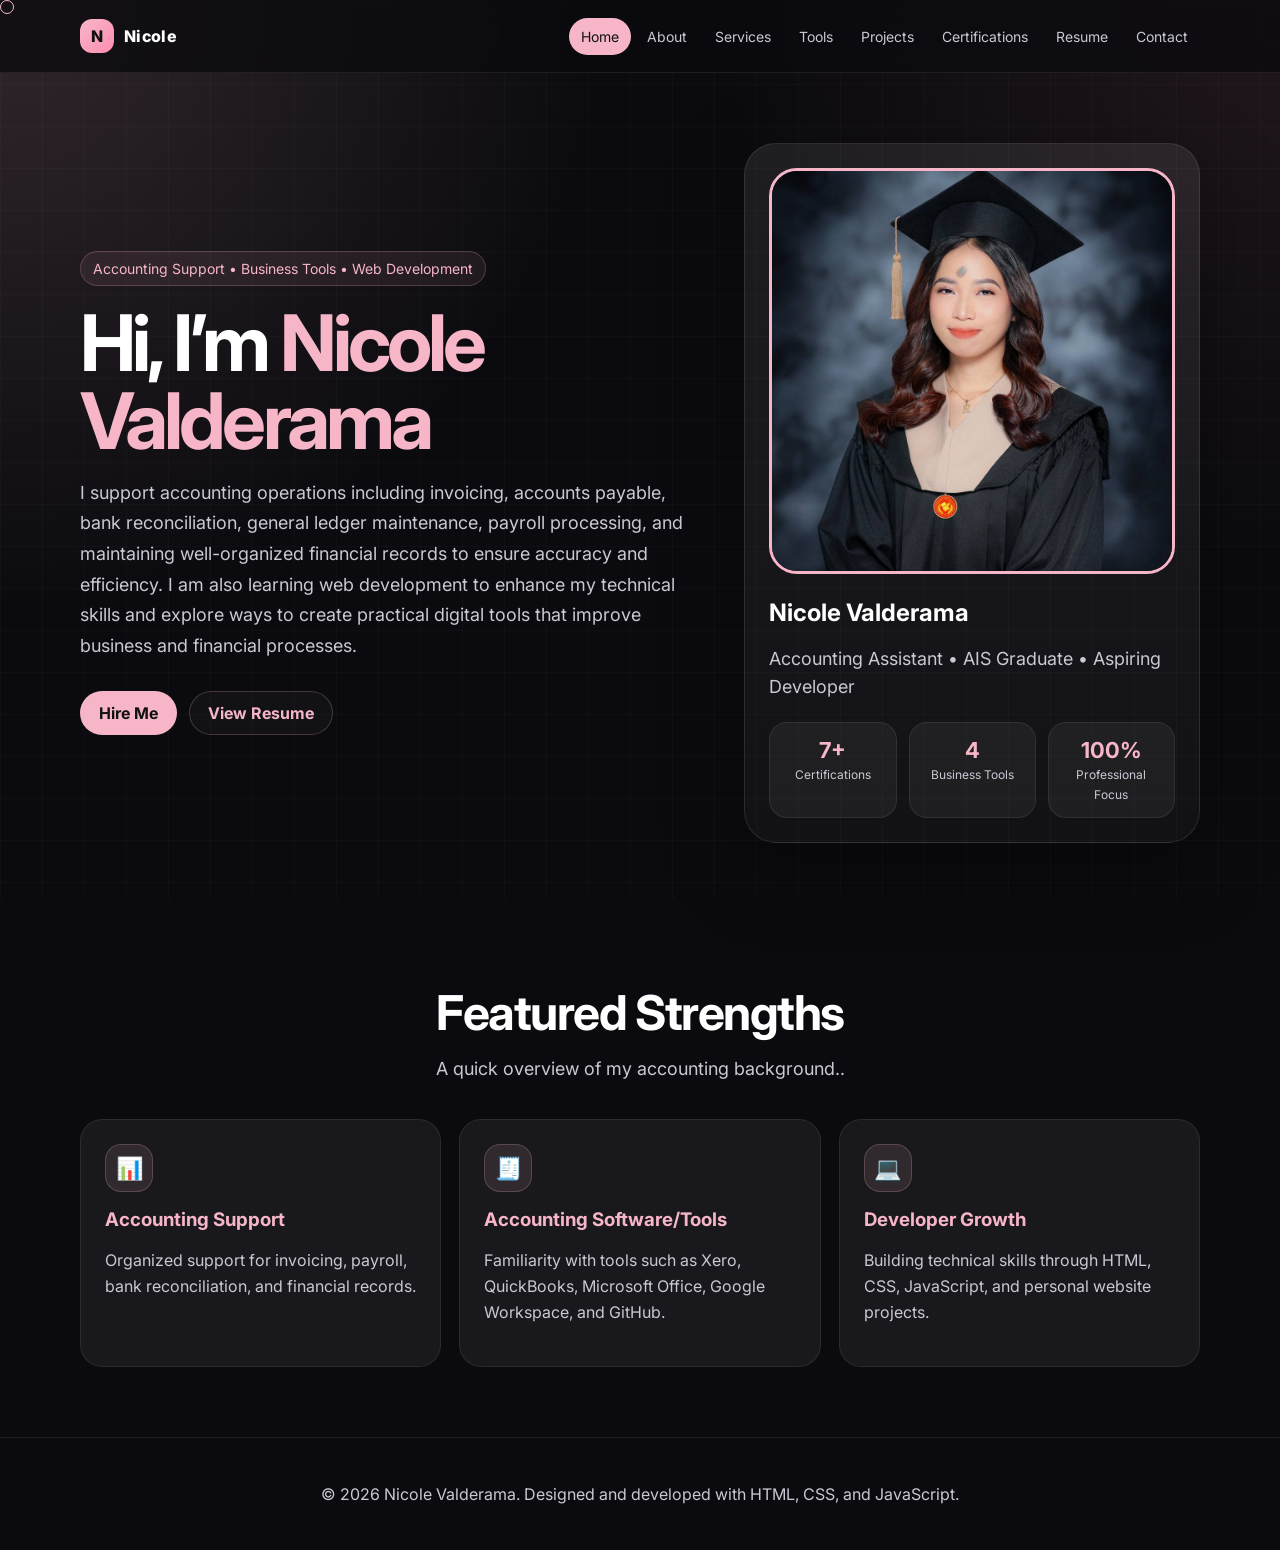
==== commit 721f1a8d: "Fix cursor / Add icon" ====
--- a/index.html
+++ b/index.html
@@ -6,6 +6,7 @@
   <meta name="description" content="Nicole Valderama portfolio: accounting support, business tools, certifications, and beginner web development projects.">
   <meta name="author" content="Nicole Valderama">
   <title>Home | Nicole Portfolio</title>
+  <link rel="icon" type="image/svg+xml" href="data:image/svg+xml,%3Csvg xmlns='http://www.w3.org/2000/svg' viewBox='0 0 128 128'%3E%3Ccircle cx='64' cy='64' r='60' fill='%23ff8eb1'/%3E%3Ctext x='50%25' y='58%25' font-size='72' text-anchor='middle' fill='%23ffffff' font-family='Inter, sans-serif'%3EN%3C/text%3E%3C/svg%3E">
   <link rel="stylesheet" href="style.css">
   <link rel="preconnect" href="https://fonts.googleapis.com">
   <link rel="preconnect" href="https://fonts.gstatic.com" crossorigin>
--- a/style.css
+++ b/style.css
@@ -282,6 +282,12 @@
   text-align: center;
 }
 
+.centered-text {
+  max-width: 760px;
+  margin: 0 auto 34px;
+  text-align: center;
+}
+
 .grid,
 .card-grid {
   display: grid;
@@ -424,11 +430,14 @@
 .cursor {
   width: 14px;
   height: 14px;
+  position: fixed;
+  left: 0;
+  top: 0;
   border: 1px solid var(--accent);
-  position: fixed;
-  border-radius: 4px;
+  border-radius: 50%;
   pointer-events: none;
-  transform: translate(-50%, -50%);
+  transform: translate3d(-50%, -50%, 0);
+  will-change: transform;
   z-index: 99999;
 }
 
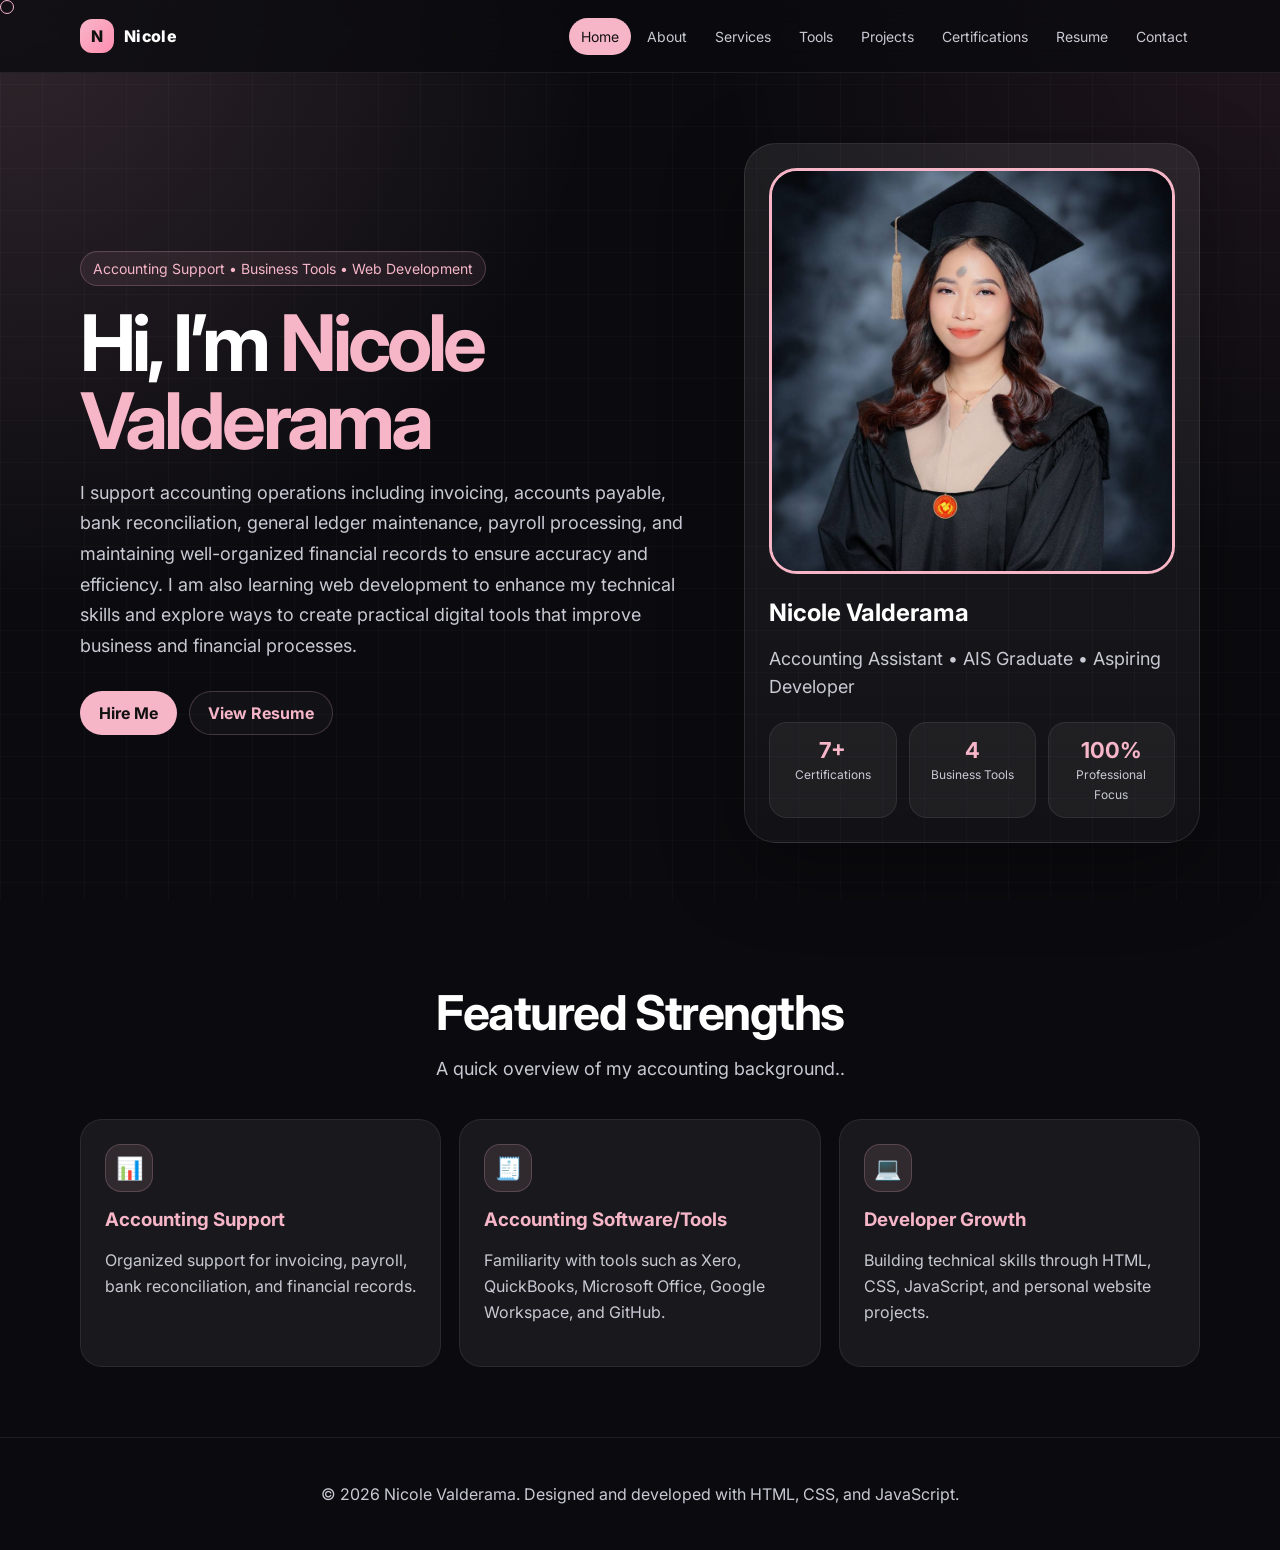
==== commit 652f403d: "Add files via upload" ====
--- a/index.html
+++ b/index.html
@@ -6,7 +6,7 @@
   <meta name="description" content="Nicole Valderama portfolio: accounting support, business tools, certifications, and beginner web development projects.">
   <meta name="author" content="Nicole Valderama">
   <title>Home | Nicole Portfolio</title>
-  <link rel="icon" type="image/svg+xml" href="data:image/svg+xml,%3Csvg xmlns='http://www.w3.org/2000/svg' viewBox='0 0 128 128'%3E%3Ccircle cx='64' cy='64' r='60' fill='%23ff8eb1'/%3E%3Ctext x='50%25' y='58%25' font-size='72' text-anchor='middle' fill='%23ffffff' font-family='Inter, sans-serif'%3EN%3C/text%3E%3C/svg%3E">
+  <link rel="icon" type="image/svg+xml" href="images/nikkoi.svg">
   <link rel="stylesheet" href="style.css">
   <link rel="preconnect" href="https://fonts.googleapis.com">
   <link rel="preconnect" href="https://fonts.gstatic.com" crossorigin>
--- a/style.css
+++ b/style.css
@@ -335,6 +335,20 @@
   border: 1px solid var(--border);
   margin-bottom: 16px;
   font-size: 22px;
+}
+
+.project-link {
+  display: inline-flex;
+  align-items: center;
+  gap: 8px;
+  margin-top: 18px;
+  color: var(--accent);
+  text-decoration: none;
+  font-weight: 600;
+}
+
+.project-link:hover {
+  text-decoration: underline;
 }
 
 .tool-grid {
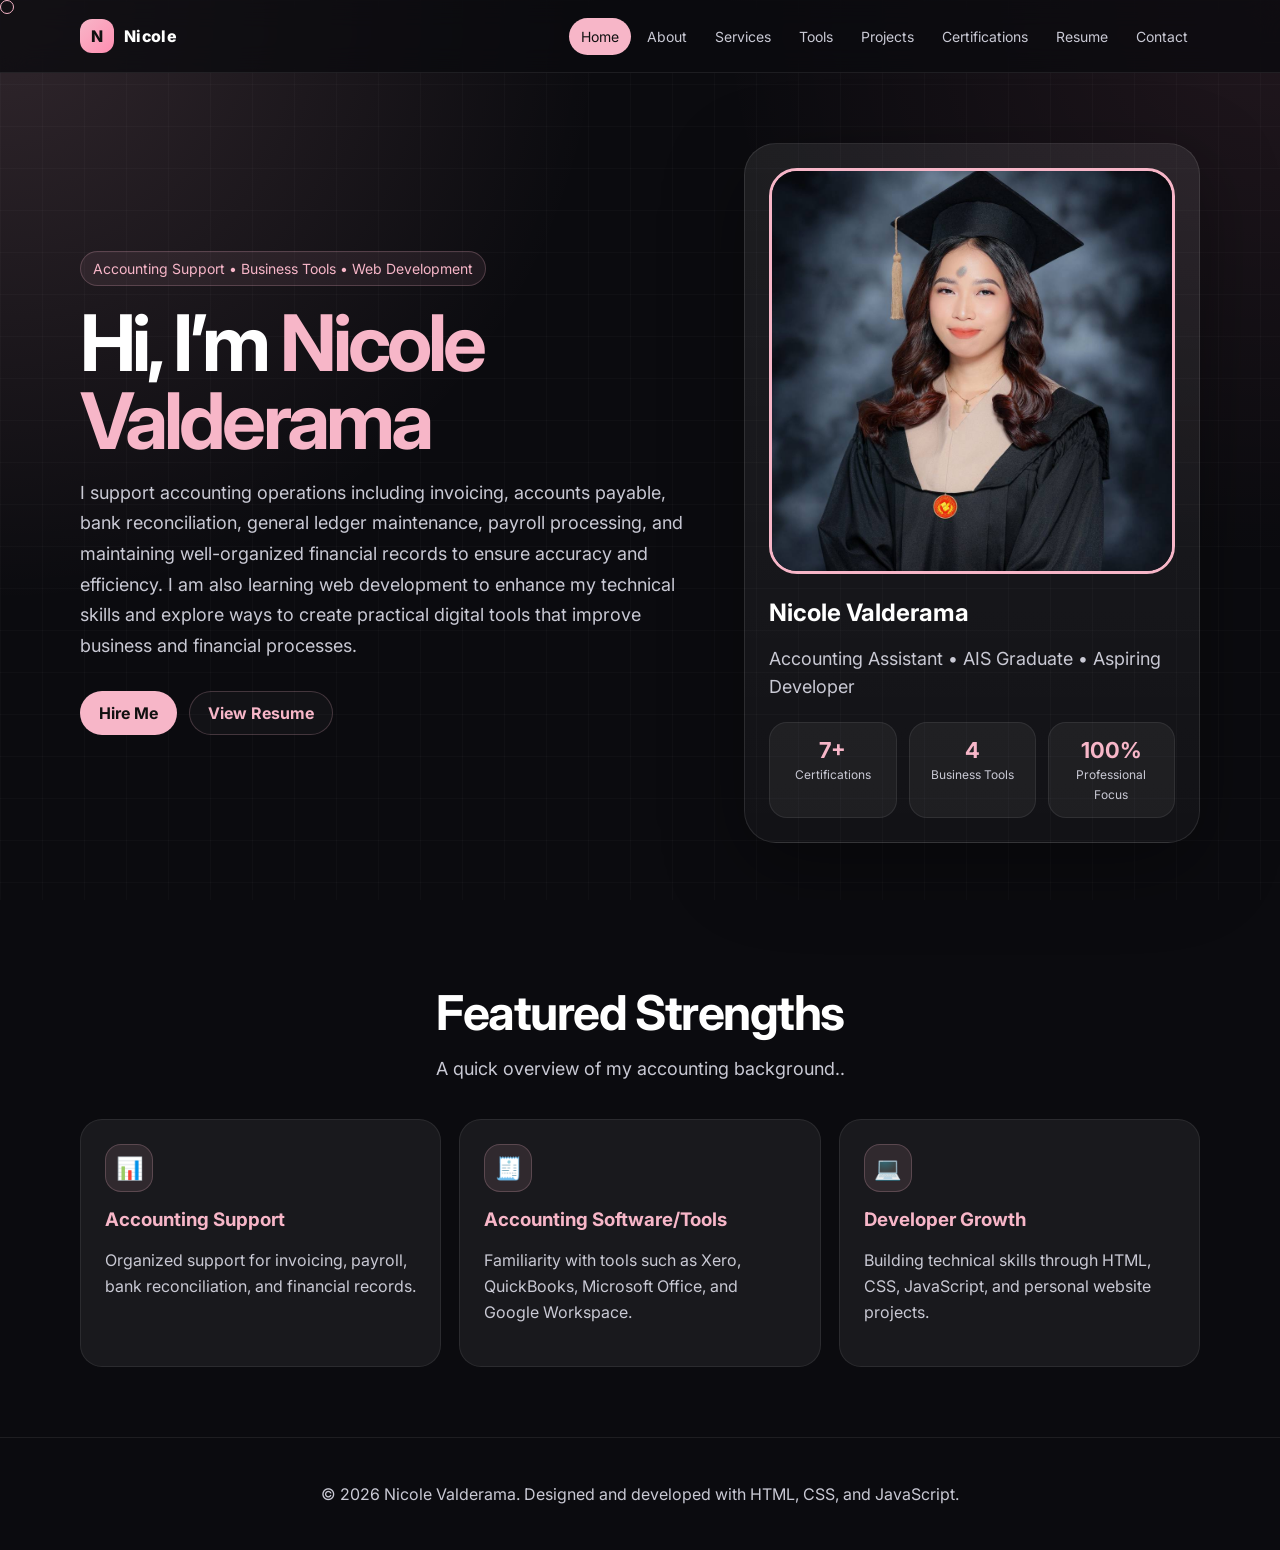
==== commit 884c0c94: "Add files via upload" ====
--- a/index.html
+++ b/index.html
@@ -73,7 +73,7 @@
       <article class="card">
         <div class="icon">🧾</div>
         <h3>Accounting Software/Tools</h3>
-        <p>Familiarity with tools such as Xero, QuickBooks, Microsoft Office, Google Workspace, and GitHub.</p>
+        <p>Familiarity with tools such as Xero, QuickBooks, Microsoft Office, and Google Workspace.</p>
       </article>
       <article class="card">
         <div class="icon">💻</div>
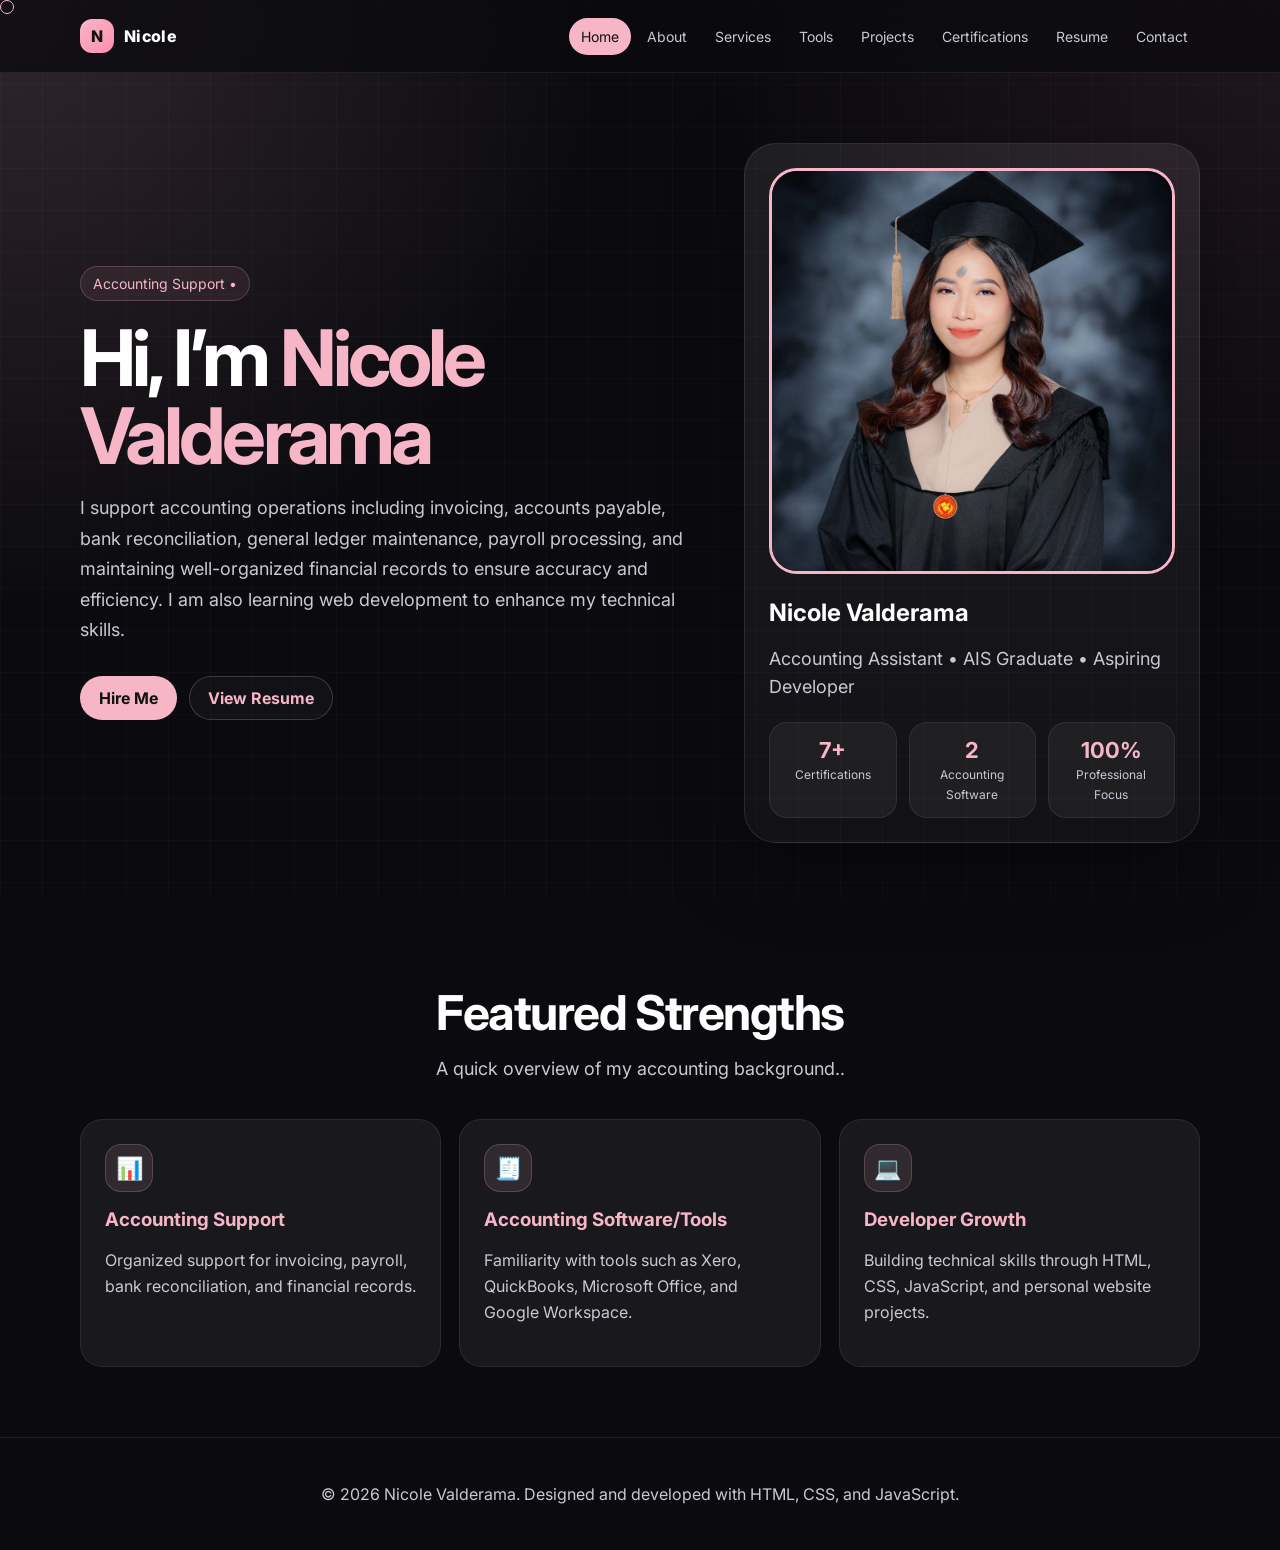
==== commit 7bc71dfb: "Update portfolio description and statistics" ====
--- a/index.html
+++ b/index.html
@@ -3,7 +3,7 @@
 <head>
   <meta charset="UTF-8">
   <meta name="viewport" content="width=device-width, initial-scale=1.0">
-  <meta name="description" content="Nicole Valderama portfolio: accounting support, business tools, certifications, and beginner web development projects.">
+  <meta name="description" content="Nicole Valderama portfolio: accounting support, certifications, and beginner web development projects.">
   <meta name="author" content="Nicole Valderama">
   <title>Home | Nicole Portfolio</title>
   <link rel="icon" type="image/svg+xml" href="images/nikkoi.svg">
@@ -32,13 +32,12 @@
 <header class="hero">
   <div class="container hero-grid">
     <div class="hero-copy reveal">
-      <span class="eyebrow">Accounting Support • Business Tools • Web Development</span>
+      <span class="eyebrow">Accounting Support • </span>
       <h1>Hi, I’m <span id="typing" class="gradient-text"></span></h1>
       <p>
         I support accounting operations including invoicing, accounts payable, bank reconciliation,
         general ledger maintenance, payroll processing, and maintaining well-organized financial records
-        to ensure accuracy and efficiency. I am also learning web development to enhance my technical skills
-        and explore ways to create practical digital tools that improve business and financial processes.
+        to ensure accuracy and efficiency. I am also learning web development to enhance my technical skills.
 
       </p>
       <div class="hero-actions">
@@ -53,7 +52,7 @@
       <p>Accounting Assistant • AIS Graduate • Aspiring Developer</p>
       <div class="stats">
         <div class="stat"><strong>7+</strong><span>Certifications</span></div>
-        <div class="stat"><strong>4</strong><span>Business Tools</span></div>
+        <div class="stat"><strong>2</strong><span>Accounting Software</span></div>
         <div class="stat"><strong>100%</strong><span>Professional Focus</span></div>
       </div>
     </div>
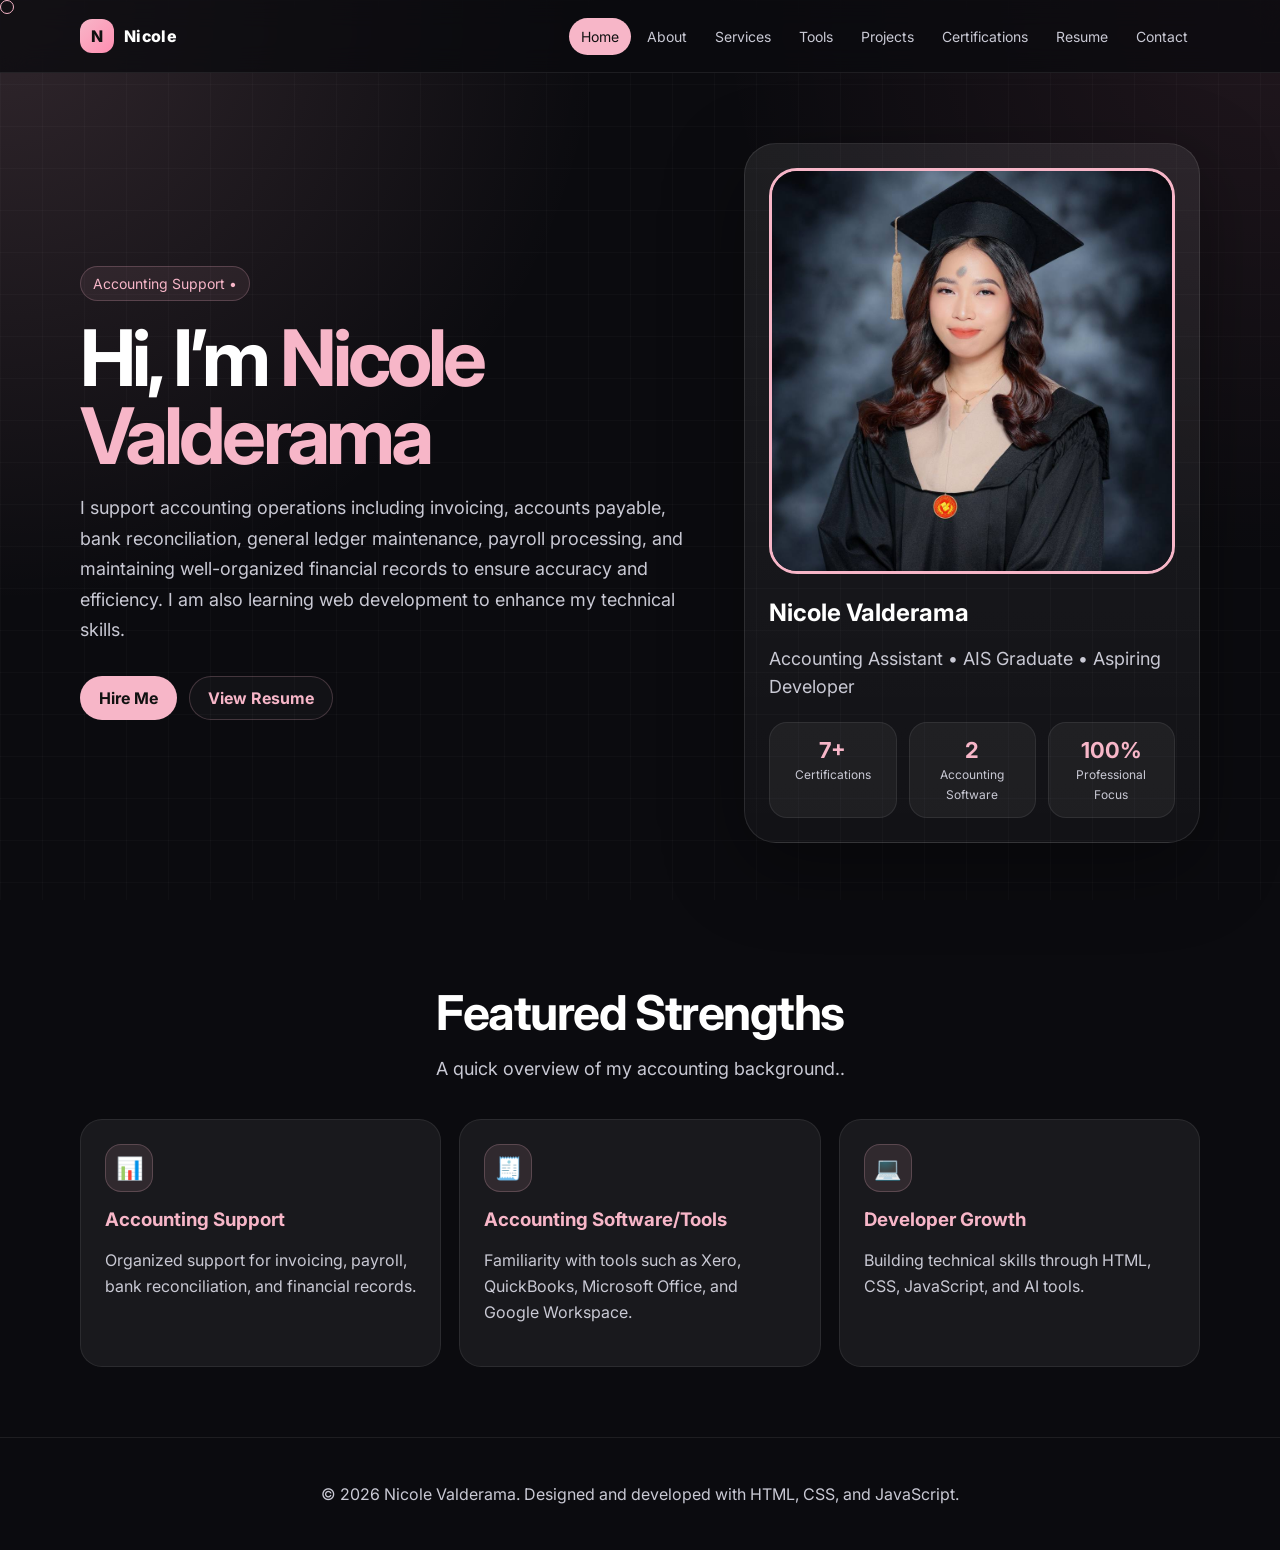
==== commit 1686b672: "Update description" ====
--- a/index.html
+++ b/index.html
@@ -77,7 +77,7 @@
       <article class="card">
         <div class="icon">💻</div>
         <h3>Developer Growth</h3>
-        <p>Building technical skills through HTML, CSS, JavaScript, and personal website projects.</p>
+        <p>Building technical skills through HTML, CSS, JavaScript, and AI tools.</p>
       </article>
     </div>
   </div>
